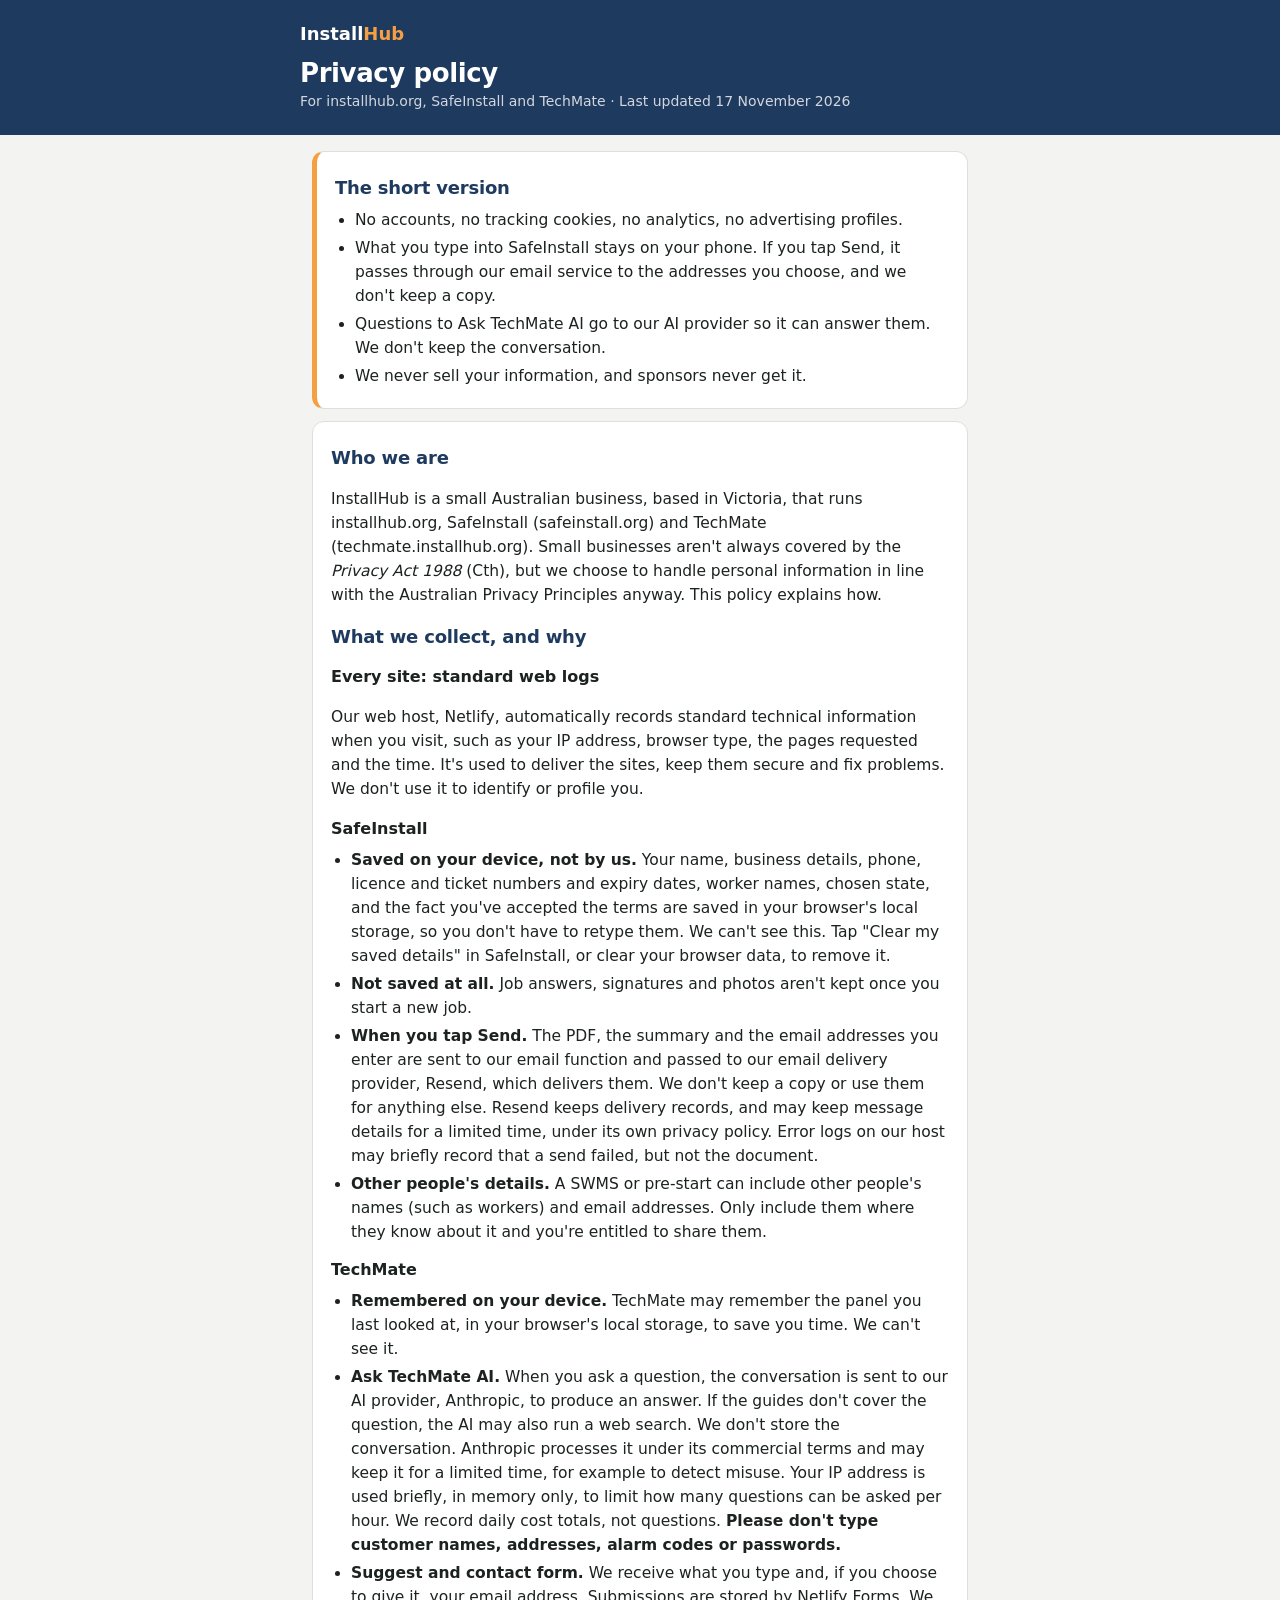
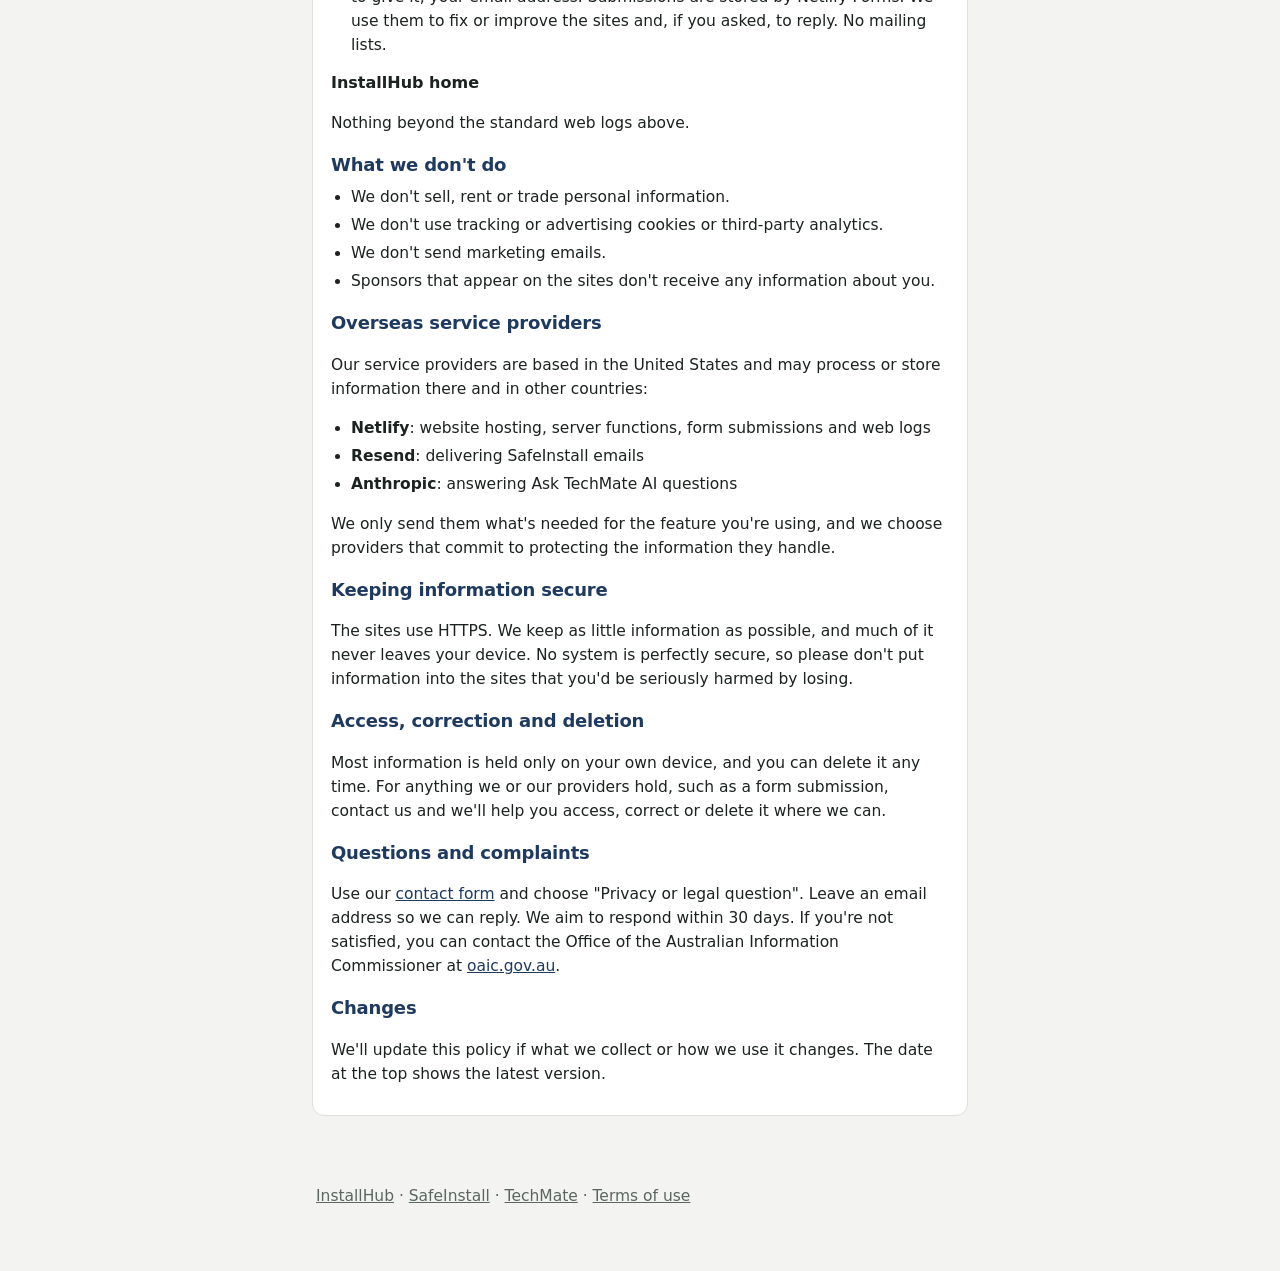
==== privacy/index.html @ 214e527a "Add InstallHub terms of use and privacy policy links; tighten SafeInstall terms Co-Authored-By: Clau" ====
<!DOCTYPE html>
<html lang="en-AU">
<head>
<meta charset="utf-8">
<meta name="viewport" content="width=device-width, initial-scale=1">
<title>Privacy policy — InstallHub, SafeInstall &amp; TechMate</title>
<meta name="description" content="How InstallHub, SafeInstall and TechMate handle your information. No accounts, no tracking, no selling data.">
<meta name="theme-color" content="#1f3a5f">
<link rel="icon" href="/icons/favicon.svg" type="image/svg+xml">
<link rel="stylesheet" href="/legal.css">
</head>
<body>
<header><div class="in">
  <a href="/">Install<span>Hub</span></a>
  <h1>Privacy policy</h1>
  <p>For installhub.org, SafeInstall and TechMate · Last updated 17 November 2026</p>
</div></header>

<main>
<div class="card key">
  <h2>The short version</h2>
  <ul>
    <li>No accounts, no tracking cookies, no analytics, no advertising profiles.</li>
    <li>What you type into SafeInstall stays on your phone. If you tap Send, it passes through our email service to the addresses you choose, and we don't keep a copy.</li>
    <li>Questions to Ask TechMate AI go to our AI provider so it can answer them. We don't keep the conversation.</li>
    <li>We never sell your information, and sponsors never get it.</li>
  </ul>
</div>

<div class="card">
<h2>Who we are</h2>
<p>InstallHub is a small Australian business, based in Victoria, that runs installhub.org, SafeInstall (safeinstall.org) and TechMate (techmate.installhub.org). Small businesses aren't always covered by the <i>Privacy Act 1988</i> (Cth), but we choose to handle personal information in line with the Australian Privacy Principles anyway. This policy explains how.</p>

<h2>What we collect, and why</h2>

<h3>Every site: standard web logs</h3>
<p>Our web host, Netlify, automatically records standard technical information when you visit, such as your IP address, browser type, the pages requested and the time. It's used to deliver the sites, keep them secure and fix problems. We don't use it to identify or profile you.</p>

<h3>SafeInstall</h3>
<ul>
  <li><b>Saved on your device, not by us.</b> Your name, business details, phone, licence and ticket numbers and expiry dates, worker names, chosen state, and the fact you've accepted the terms are saved in your browser's local storage, so you don't have to retype them. We can't see this. Tap "Clear my saved details" in SafeInstall, or clear your browser data, to remove it.</li>
  <li><b>Not saved at all.</b> Job answers, signatures and photos aren't kept once you start a new job.</li>
  <li><b>When you tap Send.</b> The PDF, the summary and the email addresses you enter are sent to our email function and passed to our email delivery provider, Resend, which delivers them. We don't keep a copy or use them for anything else. Resend keeps delivery records, and may keep message details for a limited time, under its own privacy policy. Error logs on our host may briefly record that a send failed, but not the document.</li>
  <li><b>Other people's details.</b> A SWMS or pre-start can include other people's names (such as workers) and email addresses. Only include them where they know about it and you're entitled to share them.</li>
</ul>

<h3>TechMate</h3>
<ul>
  <li><b>Remembered on your device.</b> TechMate may remember the panel you last looked at, in your browser's local storage, to save you time. We can't see it.</li>
  <li><b>Ask TechMate AI.</b> When you ask a question, the conversation is sent to our AI provider, Anthropic, to produce an answer. If the guides don't cover the question, the AI may also run a web search. We don't store the conversation. Anthropic processes it under its commercial terms and may keep it for a limited time, for example to detect misuse. Your IP address is used briefly, in memory only, to limit how many questions can be asked per hour. We record daily cost totals, not questions. <b>Please don't type customer names, addresses, alarm codes or passwords.</b></li>
  <li><b>Suggest and contact form.</b> We receive what you type and, if you choose to give it, your email address. Submissions are stored by Netlify Forms. We use them to fix or improve the sites and, if you asked, to reply. No mailing lists.</li>
</ul>

<h3>InstallHub home</h3>
<p>Nothing beyond the standard web logs above.</p>

<h2>What we don't do</h2>
<ul>
  <li>We don't sell, rent or trade personal information.</li>
  <li>We don't use tracking or advertising cookies or third-party analytics.</li>
  <li>We don't send marketing emails.</li>
  <li>Sponsors that appear on the sites don't receive any information about you.</li>
</ul>

<h2>Overseas service providers</h2>
<p>Our service providers are based in the United States and may process or store information there and in other countries:</p>
<ul>
  <li><b>Netlify</b>: website hosting, server functions, form submissions and web logs</li>
  <li><b>Resend</b>: delivering SafeInstall emails</li>
  <li><b>Anthropic</b>: answering Ask TechMate AI questions</li>
</ul>
<p>We only send them what's needed for the feature you're using, and we choose providers that commit to protecting the information they handle.</p>

<h2>Keeping information secure</h2>
<p>The sites use HTTPS. We keep as little information as possible, and much of it never leaves your device. No system is perfectly secure, so please don't put information into the sites that you'd be seriously harmed by losing.</p>

<h2>Access, correction and deletion</h2>
<p>Most information is held only on your own device, and you can delete it any time. For anything we or our providers hold, such as a form submission, contact us and we'll help you access, correct or delete it where we can.</p>

<h2>Questions and complaints</h2>
<p>Use our <a href="https://techmate.installhub.org/suggest/">contact form</a> and choose "Privacy or legal question". Leave an email address so we can reply. We aim to respond within 30 days. If you're not satisfied, you can contact the Office of the Australian Information Commissioner at <a href="https://www.oaic.gov.au">oaic.gov.au</a>.</p>

<h2>Changes</h2>
<p>We'll update this policy if what we collect or how we use it changes. The date at the top shows the latest version.</p>
</div>
</main>

<footer>
  <p><a href="/">InstallHub</a> · <a href="https://safeinstall.org">SafeInstall</a> · <a href="https://techmate.installhub.org">TechMate</a> · <a href="/terms/">Terms of use</a></p>
</footer>
</body>
</html>
---- legal.css ----
:root { --bg:#f3f4f1; --card:#fff; --ink:#1b2220; --muted:#5b6561; --line:#dce0db;
        --brand:#1f3a5f; --accent:#F59E42; --r:12px; }
* { box-sizing: border-box; }
body { margin:0; background:var(--bg); color:var(--ink);
       font:16px/1.55 system-ui,-apple-system,"Segoe UI",Roboto,sans-serif; -webkit-text-size-adjust:100%; }
header { background:var(--brand); color:#fff; padding:20px 16px 22px; }
.in { max-width:680px; margin:0 auto; }
header a { color:#fff; text-decoration:none; font-weight:700; font-size:18px; }
header a span { color:var(--accent); }
header h1 { margin:10px 0 2px; font-size:26px; letter-spacing:-.4px; line-height:1.2; }
header p { margin:0; opacity:.8; font-size:14px; }
main { max-width:680px; margin:0 auto; padding:16px 12px 40px; }
.card { background:var(--card); border:1px solid var(--line); border-radius:var(--r); padding:6px 18px 14px; margin-bottom:12px; }
.key { border-left:5px solid var(--accent); }
h2 { font-size:18px; color:var(--brand); margin:16px 0 6px; letter-spacing:-.2px; }
h3 { font-size:16px; margin:14px 0 4px; }
p, li { font-size:15.5px; }
ul { padding-left:20px; margin:6px 0; }
li { margin:4px 0; }
a { color:var(--brand); }
.toc { font-size:14.5px; }
.toc a { display:inline-block; margin:2px 10px 2px 0; }
footer { max-width:680px; margin:0 auto; padding:0 16px 48px; color:var(--muted); font-size:13px; }
footer a { color:var(--muted); }
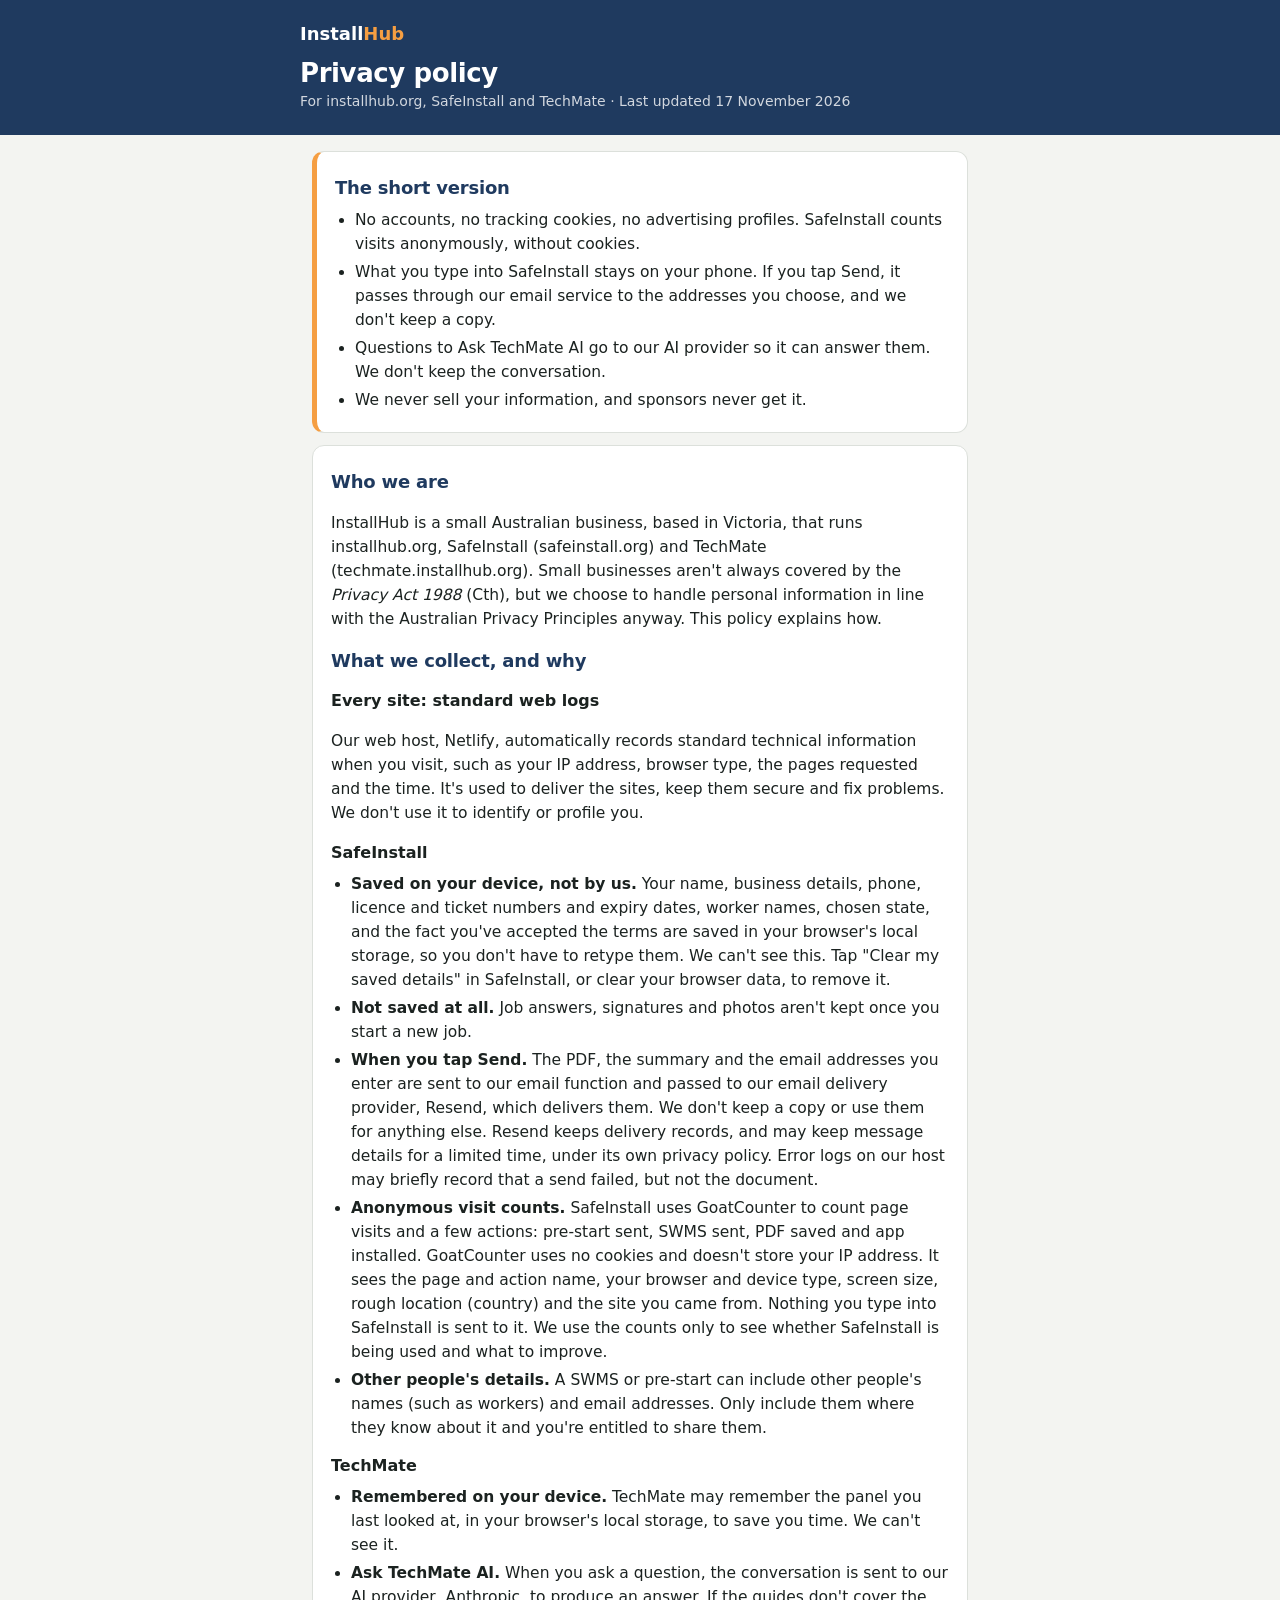
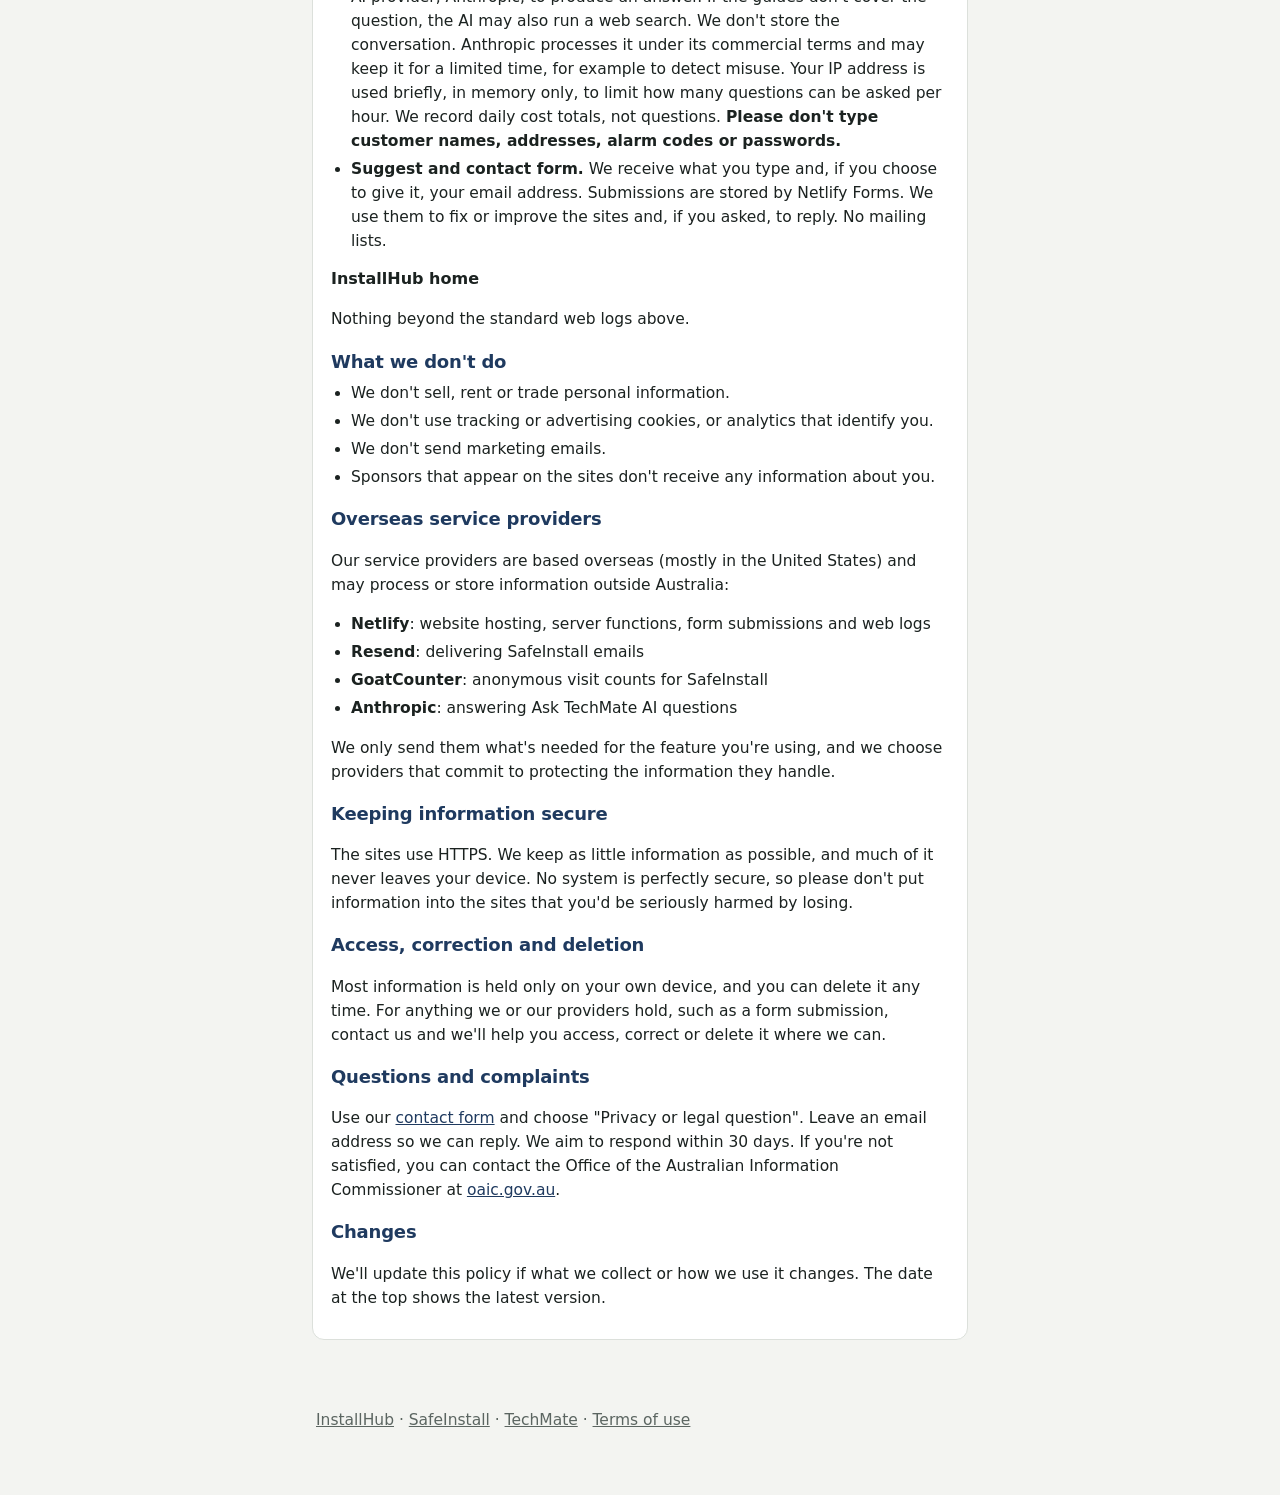
==== commit 8f9d9b5c: "Privacy policy: add SafeInstall's anonymous GoatCounter visit counts Co-Authored-By: Claude Opus 5.5" ====
--- a/privacy/index.html
+++ b/privacy/index.html
@@ -20,7 +20,7 @@
 <div class="card key">
   <h2>The short version</h2>
   <ul>
-    <li>No accounts, no tracking cookies, no analytics, no advertising profiles.</li>
+    <li>No accounts, no tracking cookies, no advertising profiles. SafeInstall counts visits anonymously, without cookies.</li>
     <li>What you type into SafeInstall stays on your phone. If you tap Send, it passes through our email service to the addresses you choose, and we don't keep a copy.</li>
     <li>Questions to Ask TechMate AI go to our AI provider so it can answer them. We don't keep the conversation.</li>
     <li>We never sell your information, and sponsors never get it.</li>
@@ -41,6 +41,7 @@
   <li><b>Saved on your device, not by us.</b> Your name, business details, phone, licence and ticket numbers and expiry dates, worker names, chosen state, and the fact you've accepted the terms are saved in your browser's local storage, so you don't have to retype them. We can't see this. Tap "Clear my saved details" in SafeInstall, or clear your browser data, to remove it.</li>
   <li><b>Not saved at all.</b> Job answers, signatures and photos aren't kept once you start a new job.</li>
   <li><b>When you tap Send.</b> The PDF, the summary and the email addresses you enter are sent to our email function and passed to our email delivery provider, Resend, which delivers them. We don't keep a copy or use them for anything else. Resend keeps delivery records, and may keep message details for a limited time, under its own privacy policy. Error logs on our host may briefly record that a send failed, but not the document.</li>
+  <li><b>Anonymous visit counts.</b> SafeInstall uses GoatCounter to count page visits and a few actions: pre-start sent, SWMS sent, PDF saved and app installed. GoatCounter uses no cookies and doesn't store your IP address. It sees the page and action name, your browser and device type, screen size, rough location (country) and the site you came from. Nothing you type into SafeInstall is sent to it. We use the counts only to see whether SafeInstall is being used and what to improve.</li>
   <li><b>Other people's details.</b> A SWMS or pre-start can include other people's names (such as workers) and email addresses. Only include them where they know about it and you're entitled to share them.</li>
 </ul>
 
@@ -57,16 +58,17 @@
 <h2>What we don't do</h2>
 <ul>
   <li>We don't sell, rent or trade personal information.</li>
-  <li>We don't use tracking or advertising cookies or third-party analytics.</li>
+  <li>We don't use tracking or advertising cookies, or analytics that identify you.</li>
   <li>We don't send marketing emails.</li>
   <li>Sponsors that appear on the sites don't receive any information about you.</li>
 </ul>
 
 <h2>Overseas service providers</h2>
-<p>Our service providers are based in the United States and may process or store information there and in other countries:</p>
+<p>Our service providers are based overseas (mostly in the United States) and may process or store information outside Australia:</p>
 <ul>
   <li><b>Netlify</b>: website hosting, server functions, form submissions and web logs</li>
   <li><b>Resend</b>: delivering SafeInstall emails</li>
+  <li><b>GoatCounter</b>: anonymous visit counts for SafeInstall</li>
   <li><b>Anthropic</b>: answering Ask TechMate AI questions</li>
 </ul>
 <p>We only send them what's needed for the feature you're using, and we choose providers that commit to protecting the information they handle.</p>
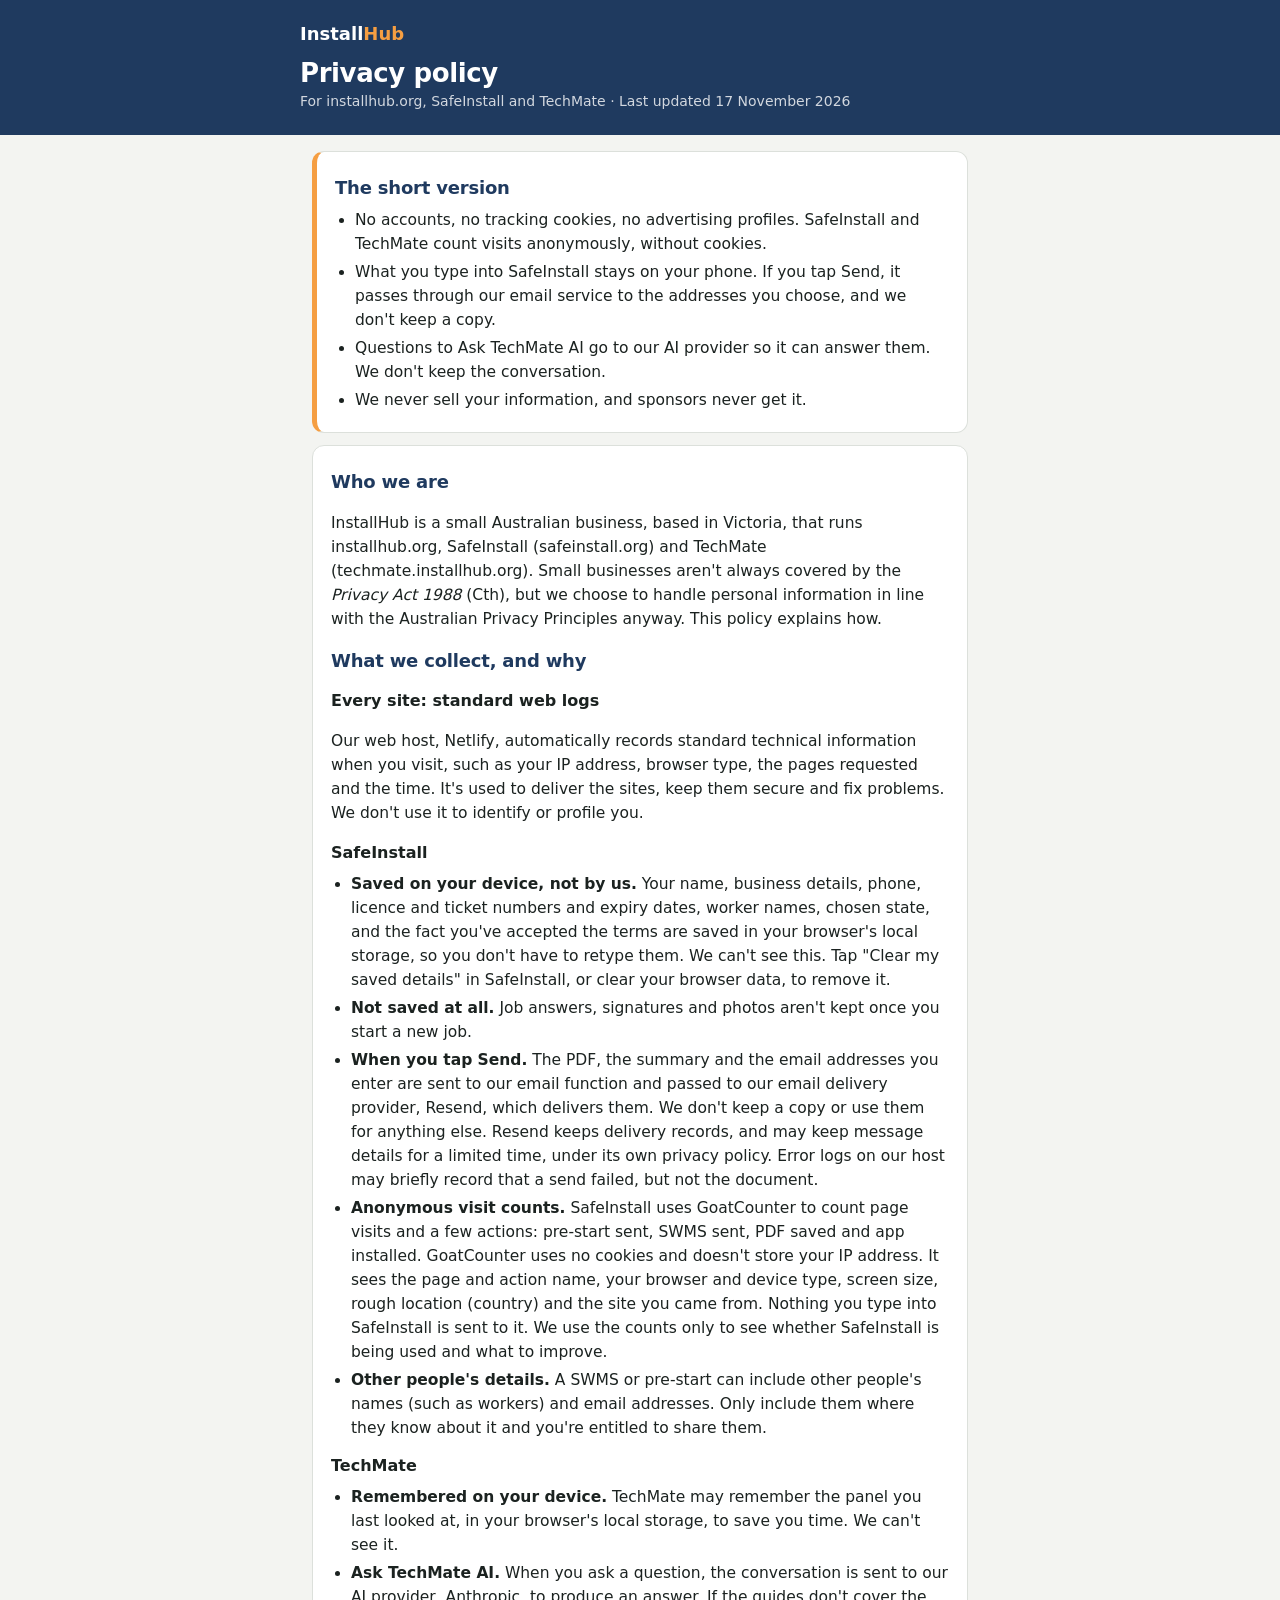
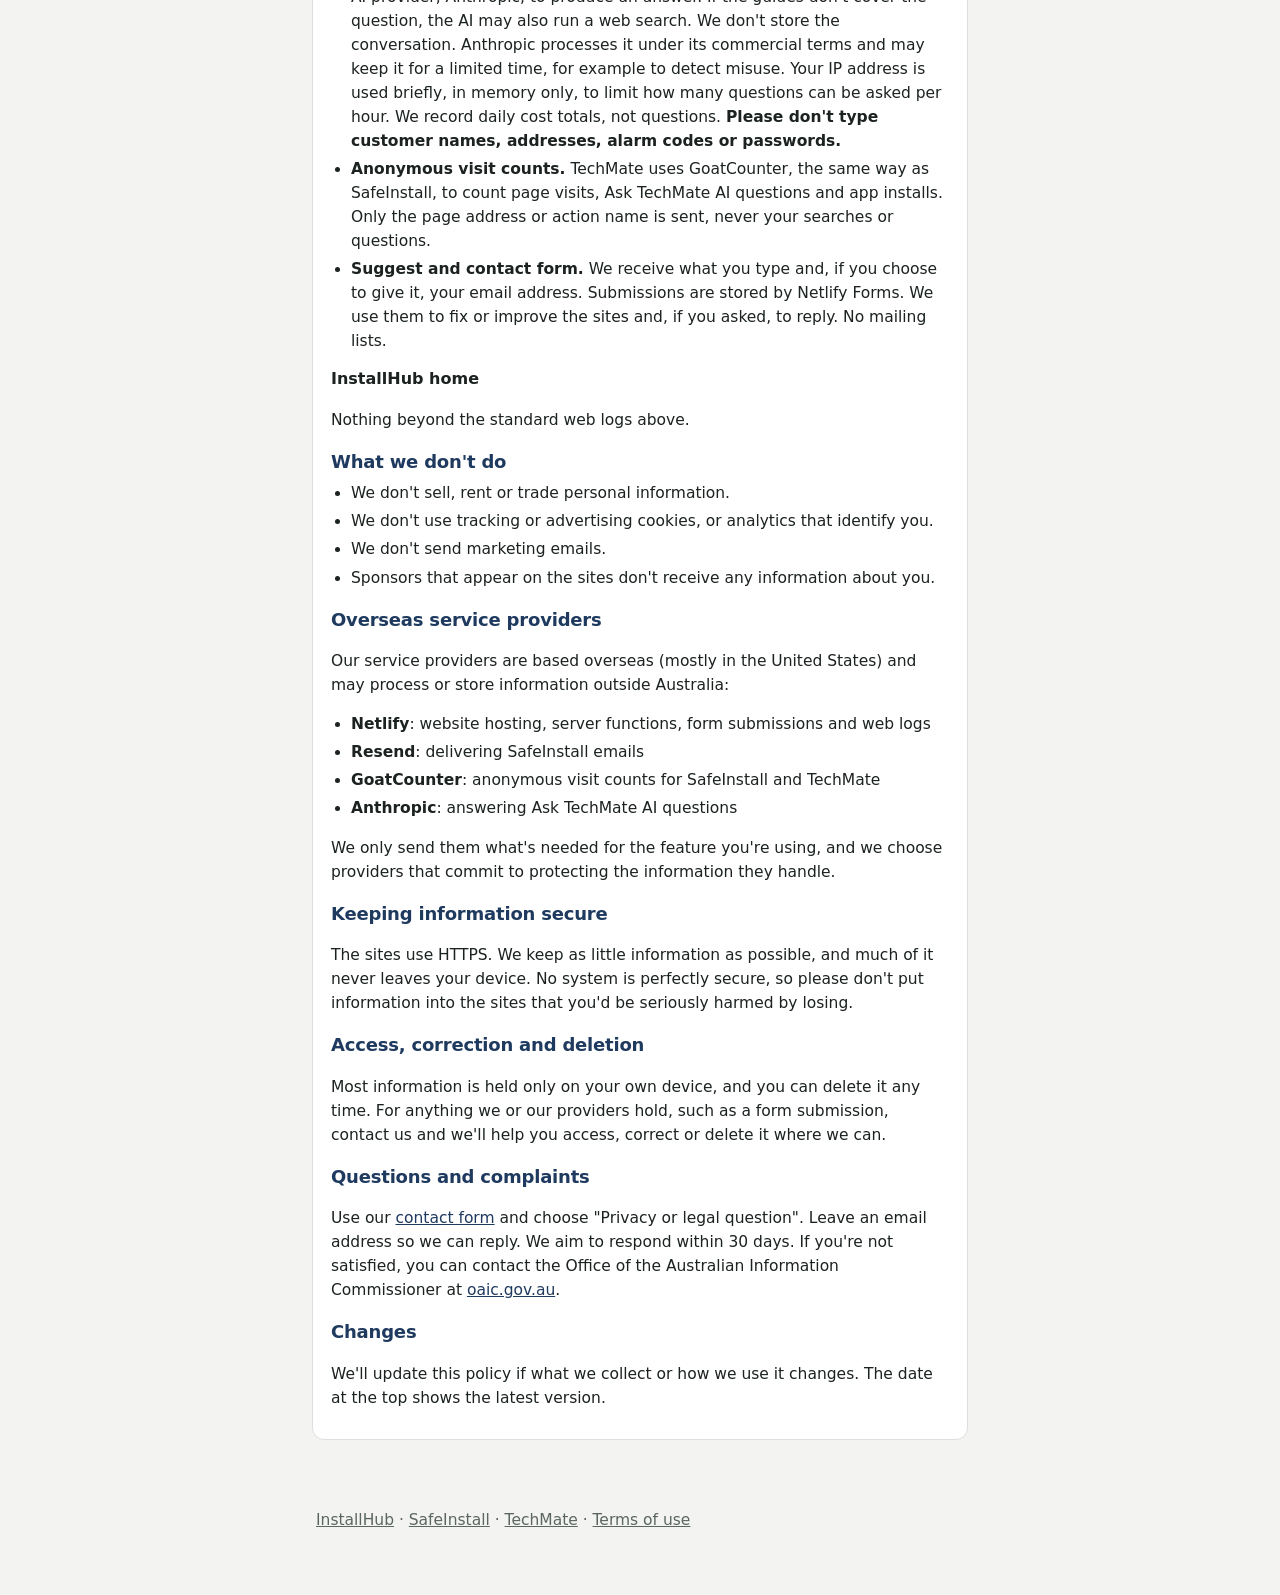
==== commit 9f6edb94: "Privacy policy: add TechMate's anonymous GoatCounter visit counts Co-Authored-By: Claude Opus 5.5 <n" ====
--- a/privacy/index.html
+++ b/privacy/index.html
@@ -20,7 +20,7 @@
 <div class="card key">
   <h2>The short version</h2>
   <ul>
-    <li>No accounts, no tracking cookies, no advertising profiles. SafeInstall counts visits anonymously, without cookies.</li>
+    <li>No accounts, no tracking cookies, no advertising profiles. SafeInstall and TechMate count visits anonymously, without cookies.</li>
     <li>What you type into SafeInstall stays on your phone. If you tap Send, it passes through our email service to the addresses you choose, and we don't keep a copy.</li>
     <li>Questions to Ask TechMate AI go to our AI provider so it can answer them. We don't keep the conversation.</li>
     <li>We never sell your information, and sponsors never get it.</li>
@@ -49,6 +49,7 @@
 <ul>
   <li><b>Remembered on your device.</b> TechMate may remember the panel you last looked at, in your browser's local storage, to save you time. We can't see it.</li>
   <li><b>Ask TechMate AI.</b> When you ask a question, the conversation is sent to our AI provider, Anthropic, to produce an answer. If the guides don't cover the question, the AI may also run a web search. We don't store the conversation. Anthropic processes it under its commercial terms and may keep it for a limited time, for example to detect misuse. Your IP address is used briefly, in memory only, to limit how many questions can be asked per hour. We record daily cost totals, not questions. <b>Please don't type customer names, addresses, alarm codes or passwords.</b></li>
+  <li><b>Anonymous visit counts.</b> TechMate uses GoatCounter, the same way as SafeInstall, to count page visits, Ask TechMate AI questions and app installs. Only the page address or action name is sent, never your searches or questions.</li>
   <li><b>Suggest and contact form.</b> We receive what you type and, if you choose to give it, your email address. Submissions are stored by Netlify Forms. We use them to fix or improve the sites and, if you asked, to reply. No mailing lists.</li>
 </ul>
 
@@ -68,7 +69,7 @@
 <ul>
   <li><b>Netlify</b>: website hosting, server functions, form submissions and web logs</li>
   <li><b>Resend</b>: delivering SafeInstall emails</li>
-  <li><b>GoatCounter</b>: anonymous visit counts for SafeInstall</li>
+  <li><b>GoatCounter</b>: anonymous visit counts for SafeInstall and TechMate</li>
   <li><b>Anthropic</b>: answering Ask TechMate AI questions</li>
 </ul>
 <p>We only send them what's needed for the feature you're using, and we choose providers that commit to protecting the information they handle.</p>
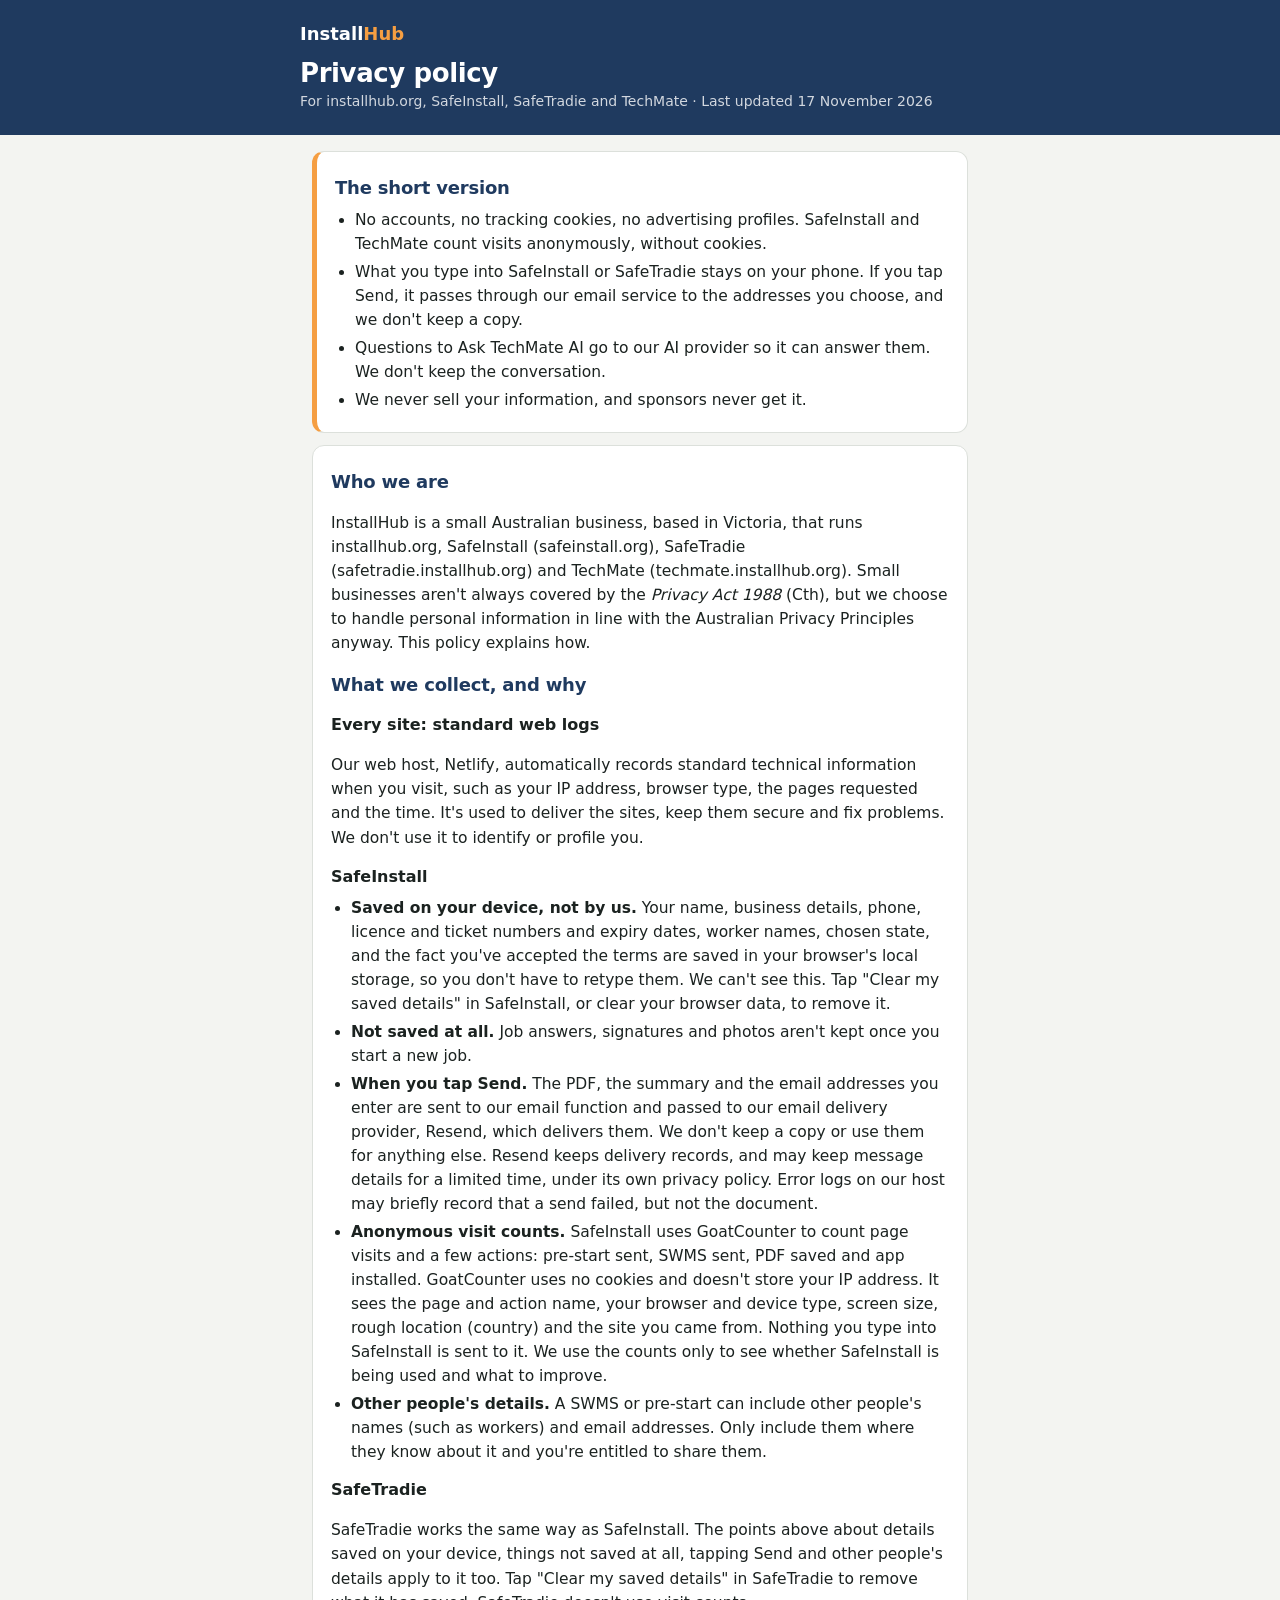
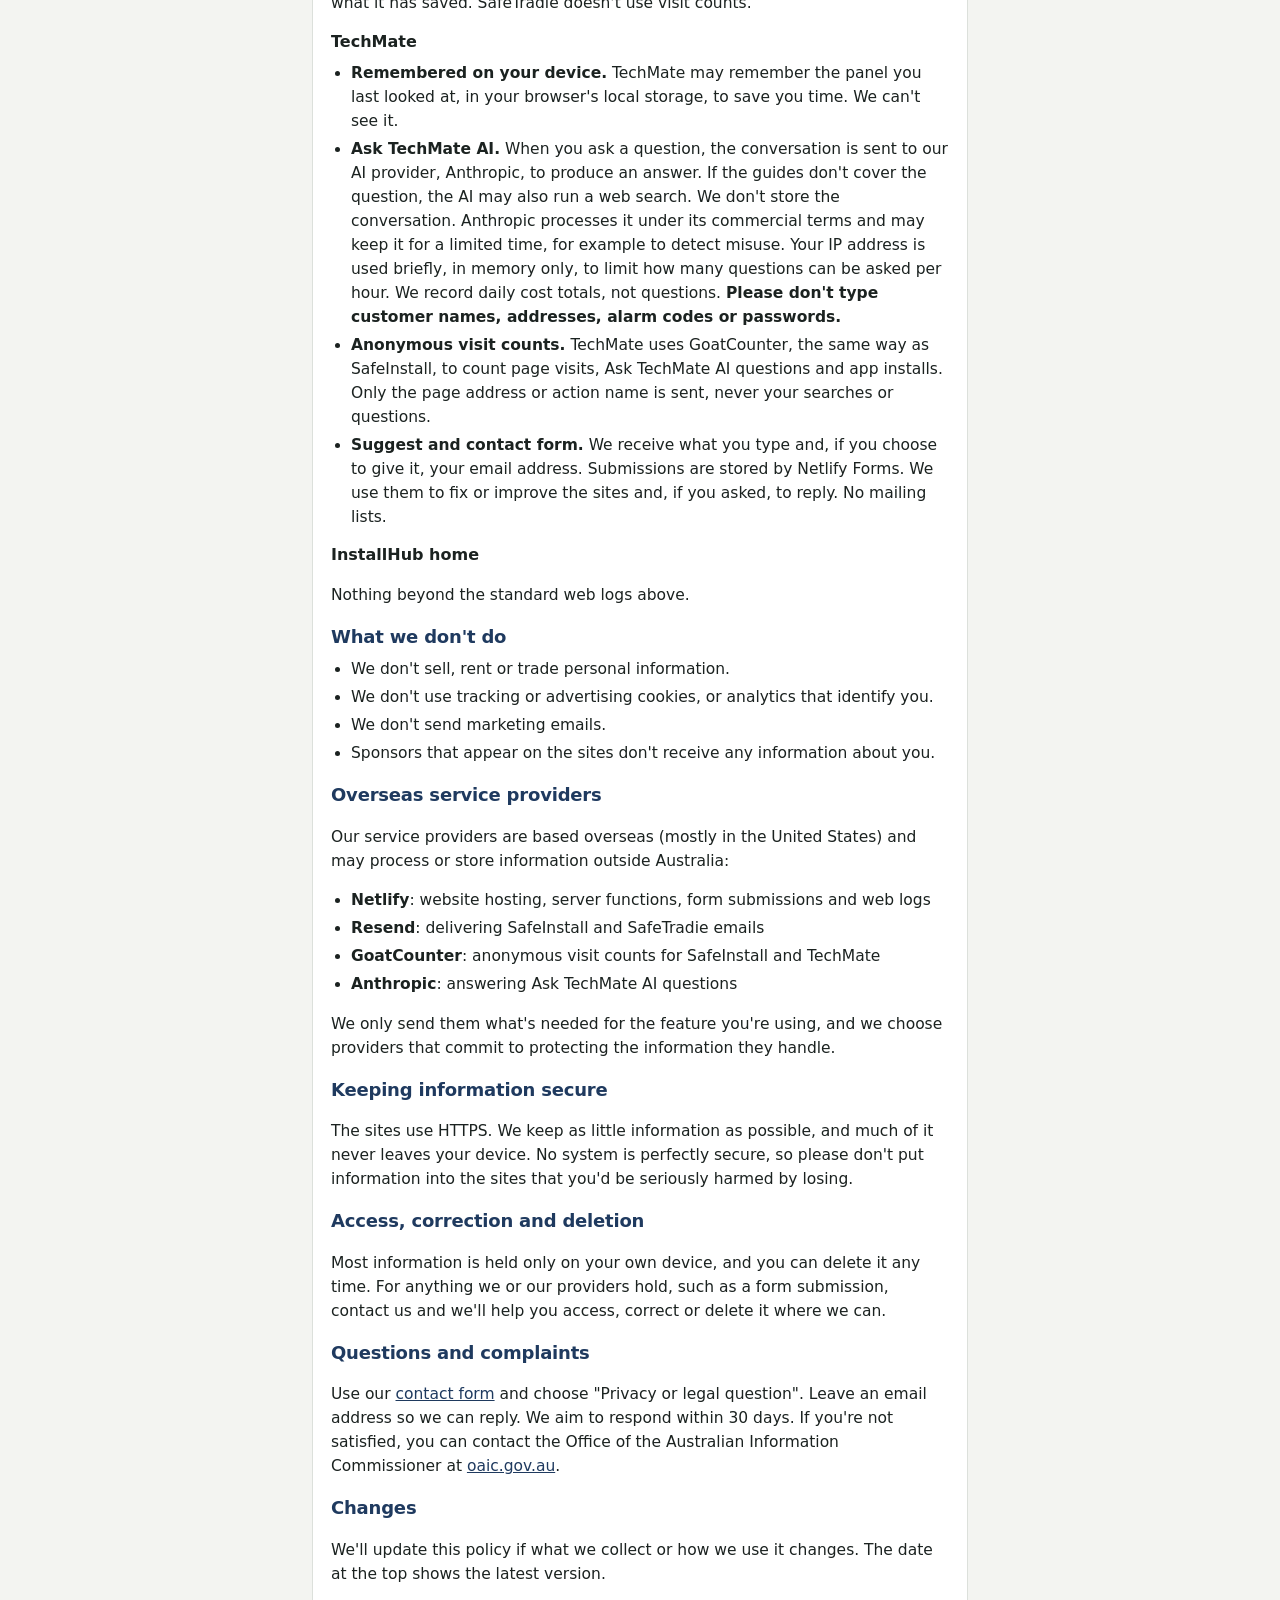
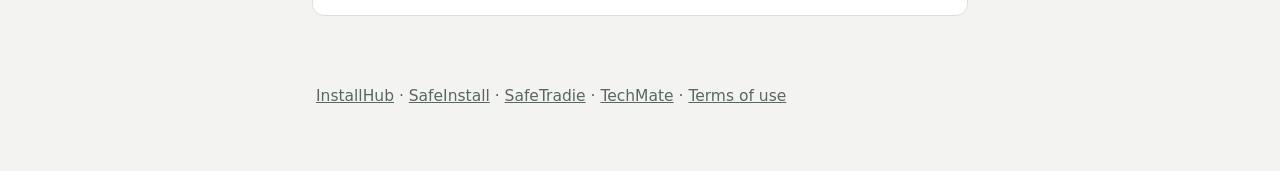
==== commit 8997afce: "Add SafeTradie to InstallHub: home page card, short link, terms, privacy, deploy queue Co-Authored-B" ====
--- a/privacy/index.html
+++ b/privacy/index.html
@@ -3,8 +3,8 @@
 <head>
 <meta charset="utf-8">
 <meta name="viewport" content="width=device-width, initial-scale=1">
-<title>Privacy policy — InstallHub, SafeInstall &amp; TechMate</title>
-<meta name="description" content="How InstallHub, SafeInstall and TechMate handle your information. No accounts, no tracking, no selling data.">
+<title>Privacy policy — InstallHub, SafeInstall, SafeTradie &amp; TechMate</title>
+<meta name="description" content="How InstallHub, SafeInstall, SafeTradie and TechMate handle your information. No accounts, no tracking, no selling data.">
 <meta name="theme-color" content="#1f3a5f">
 <link rel="icon" href="/icons/favicon.svg" type="image/svg+xml">
 <link rel="stylesheet" href="/legal.css">
@@ -13,7 +13,7 @@
 <header><div class="in">
   <a href="/">Install<span>Hub</span></a>
   <h1>Privacy policy</h1>
-  <p>For installhub.org, SafeInstall and TechMate · Last updated 17 November 2026</p>
+  <p>For installhub.org, SafeInstall, SafeTradie and TechMate · Last updated 17 November 2026</p>
 </div></header>
 
 <main>
@@ -21,7 +21,7 @@
   <h2>The short version</h2>
   <ul>
     <li>No accounts, no tracking cookies, no advertising profiles. SafeInstall and TechMate count visits anonymously, without cookies.</li>
-    <li>What you type into SafeInstall stays on your phone. If you tap Send, it passes through our email service to the addresses you choose, and we don't keep a copy.</li>
+    <li>What you type into SafeInstall or SafeTradie stays on your phone. If you tap Send, it passes through our email service to the addresses you choose, and we don't keep a copy.</li>
     <li>Questions to Ask TechMate AI go to our AI provider so it can answer them. We don't keep the conversation.</li>
     <li>We never sell your information, and sponsors never get it.</li>
   </ul>
@@ -29,7 +29,7 @@
 
 <div class="card">
 <h2>Who we are</h2>
-<p>InstallHub is a small Australian business, based in Victoria, that runs installhub.org, SafeInstall (safeinstall.org) and TechMate (techmate.installhub.org). Small businesses aren't always covered by the <i>Privacy Act 1988</i> (Cth), but we choose to handle personal information in line with the Australian Privacy Principles anyway. This policy explains how.</p>
+<p>InstallHub is a small Australian business, based in Victoria, that runs installhub.org, SafeInstall (safeinstall.org), SafeTradie (safetradie.installhub.org) and TechMate (techmate.installhub.org). Small businesses aren't always covered by the <i>Privacy Act 1988</i> (Cth), but we choose to handle personal information in line with the Australian Privacy Principles anyway. This policy explains how.</p>
 
 <h2>What we collect, and why</h2>
 
@@ -44,6 +44,9 @@
   <li><b>Anonymous visit counts.</b> SafeInstall uses GoatCounter to count page visits and a few actions: pre-start sent, SWMS sent, PDF saved and app installed. GoatCounter uses no cookies and doesn't store your IP address. It sees the page and action name, your browser and device type, screen size, rough location (country) and the site you came from. Nothing you type into SafeInstall is sent to it. We use the counts only to see whether SafeInstall is being used and what to improve.</li>
   <li><b>Other people's details.</b> A SWMS or pre-start can include other people's names (such as workers) and email addresses. Only include them where they know about it and you're entitled to share them.</li>
 </ul>
+
+<h3>SafeTradie</h3>
+<p>SafeTradie works the same way as SafeInstall. The points above about details saved on your device, things not saved at all, tapping Send and other people's details apply to it too. Tap "Clear my saved details" in SafeTradie to remove what it has saved. SafeTradie doesn't use visit counts.</p>
 
 <h3>TechMate</h3>
 <ul>
@@ -68,7 +71,7 @@
 <p>Our service providers are based overseas (mostly in the United States) and may process or store information outside Australia:</p>
 <ul>
   <li><b>Netlify</b>: website hosting, server functions, form submissions and web logs</li>
-  <li><b>Resend</b>: delivering SafeInstall emails</li>
+  <li><b>Resend</b>: delivering SafeInstall and SafeTradie emails</li>
   <li><b>GoatCounter</b>: anonymous visit counts for SafeInstall and TechMate</li>
   <li><b>Anthropic</b>: answering Ask TechMate AI questions</li>
 </ul>
@@ -89,7 +92,7 @@
 </main>
 
 <footer>
-  <p><a href="/">InstallHub</a> · <a href="https://safeinstall.org">SafeInstall</a> · <a href="https://techmate.installhub.org">TechMate</a> · <a href="/terms/">Terms of use</a></p>
+  <p><a href="/">InstallHub</a> · <a href="https://safeinstall.org">SafeInstall</a> · <a href="https://safetradie.installhub.org">SafeTradie</a> · <a href="https://techmate.installhub.org">TechMate</a> · <a href="/terms/">Terms of use</a></p>
 </footer>
 </body>
 </html>
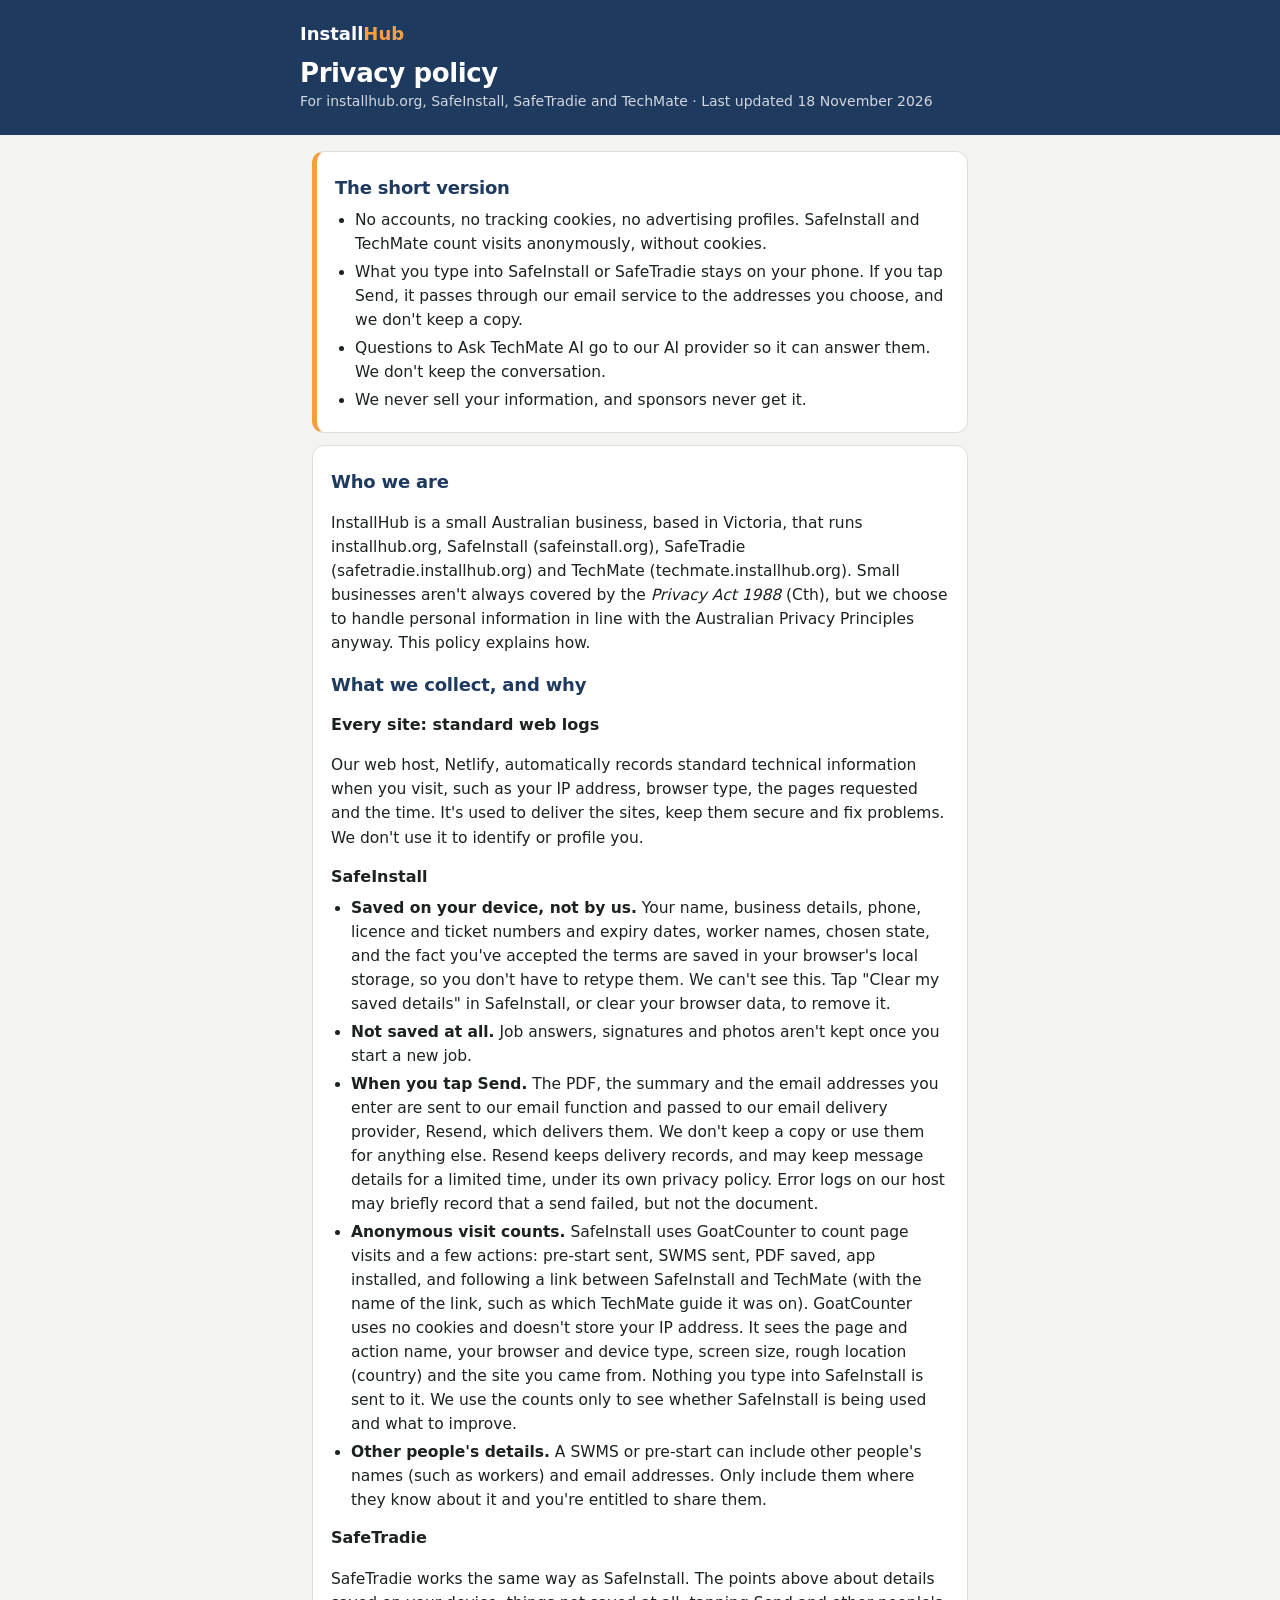
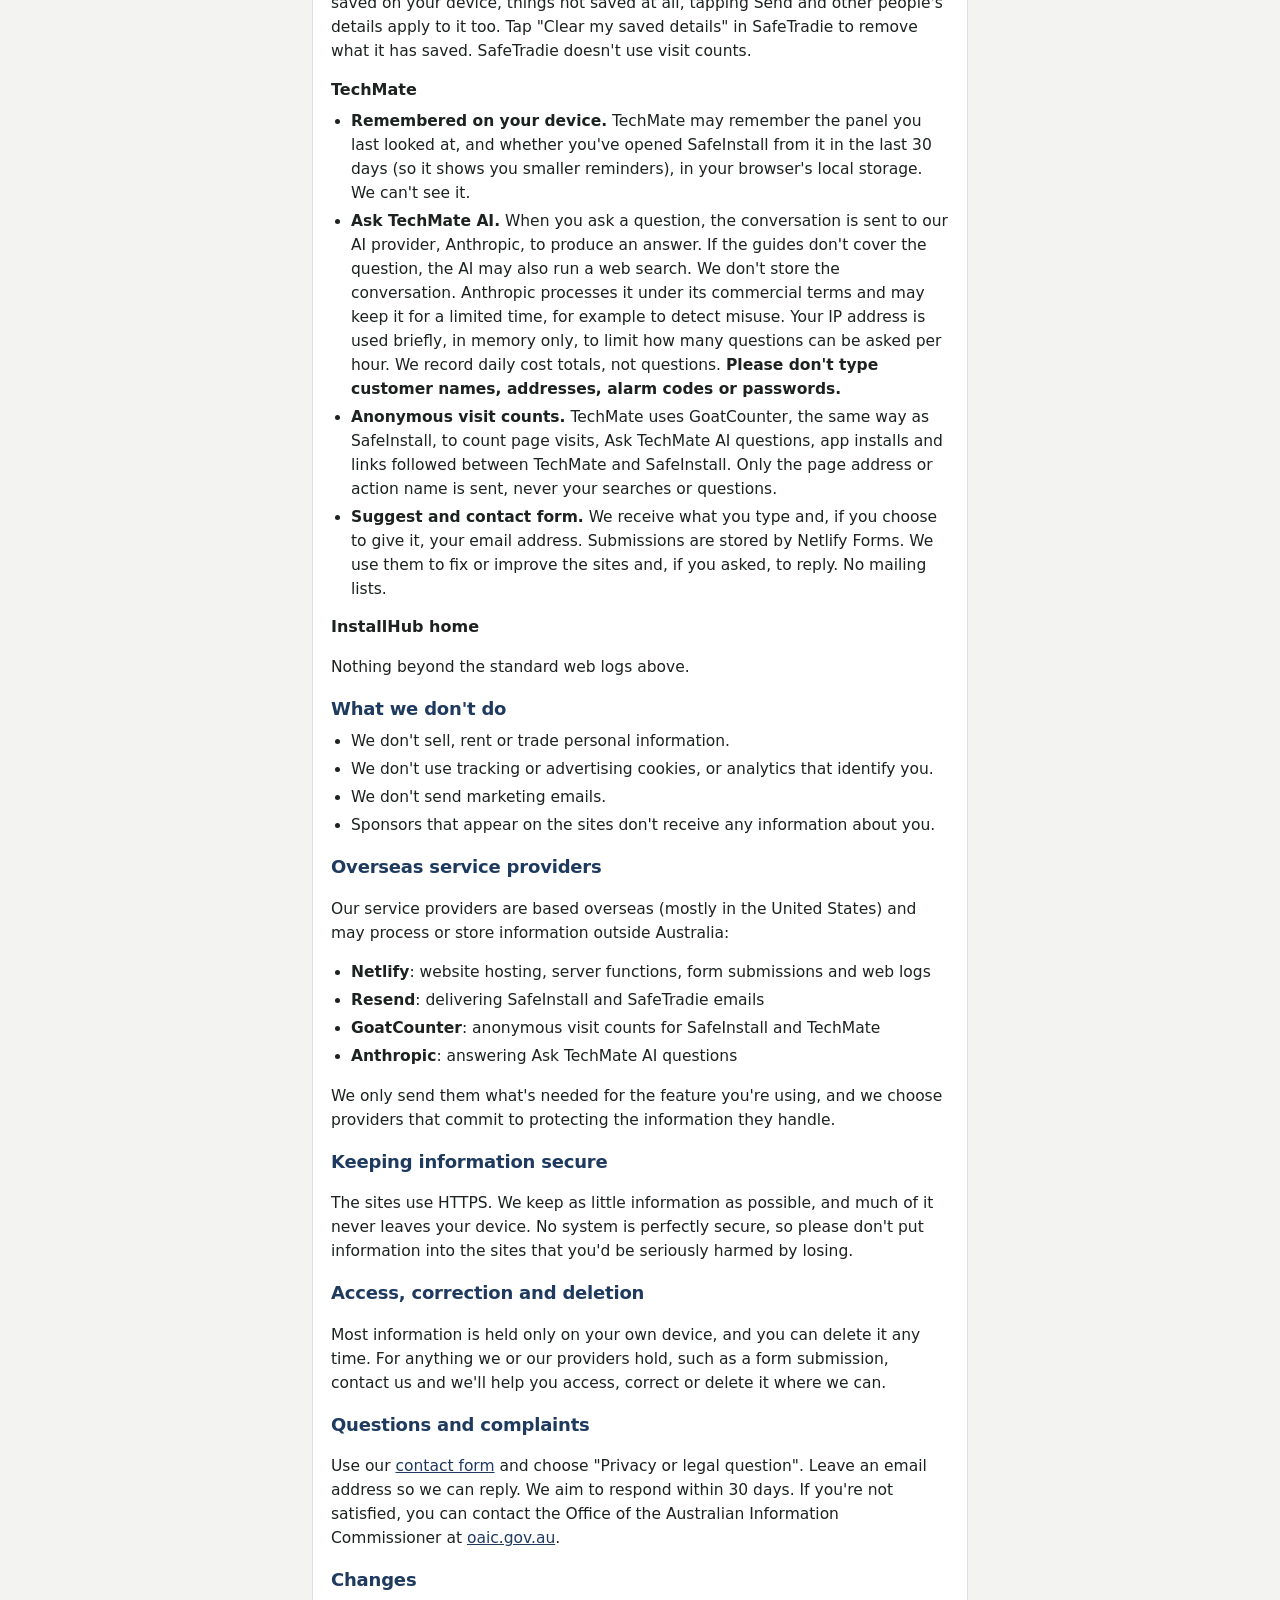
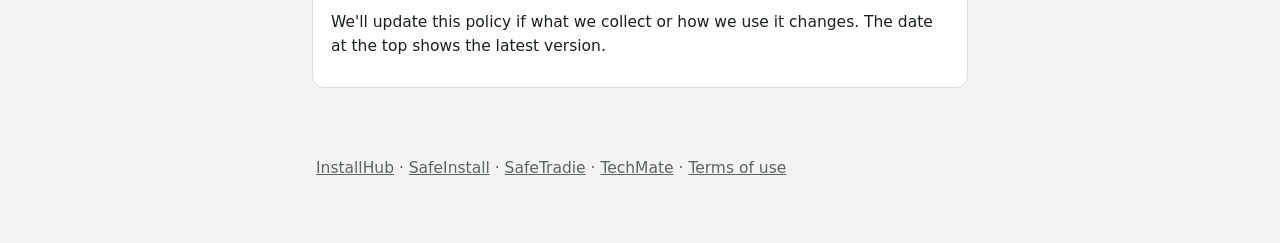
==== commit 0b7f3452: "Privacy: count links followed between SafeInstall and TechMate Co-Authored-By: Claude Opus 5.5 <nore" ====
--- a/privacy/index.html
+++ b/privacy/index.html
@@ -13,7 +13,7 @@
 <header><div class="in">
   <a href="/">Install<span>Hub</span></a>
   <h1>Privacy policy</h1>
-  <p>For installhub.org, SafeInstall, SafeTradie and TechMate · Last updated 17 November 2026</p>
+  <p>For installhub.org, SafeInstall, SafeTradie and TechMate · Last updated 18 November 2026</p>
 </div></header>
 
 <main>
@@ -41,7 +41,7 @@
   <li><b>Saved on your device, not by us.</b> Your name, business details, phone, licence and ticket numbers and expiry dates, worker names, chosen state, and the fact you've accepted the terms are saved in your browser's local storage, so you don't have to retype them. We can't see this. Tap "Clear my saved details" in SafeInstall, or clear your browser data, to remove it.</li>
   <li><b>Not saved at all.</b> Job answers, signatures and photos aren't kept once you start a new job.</li>
   <li><b>When you tap Send.</b> The PDF, the summary and the email addresses you enter are sent to our email function and passed to our email delivery provider, Resend, which delivers them. We don't keep a copy or use them for anything else. Resend keeps delivery records, and may keep message details for a limited time, under its own privacy policy. Error logs on our host may briefly record that a send failed, but not the document.</li>
-  <li><b>Anonymous visit counts.</b> SafeInstall uses GoatCounter to count page visits and a few actions: pre-start sent, SWMS sent, PDF saved and app installed. GoatCounter uses no cookies and doesn't store your IP address. It sees the page and action name, your browser and device type, screen size, rough location (country) and the site you came from. Nothing you type into SafeInstall is sent to it. We use the counts only to see whether SafeInstall is being used and what to improve.</li>
+  <li><b>Anonymous visit counts.</b> SafeInstall uses GoatCounter to count page visits and a few actions: pre-start sent, SWMS sent, PDF saved, app installed, and following a link between SafeInstall and TechMate (with the name of the link, such as which TechMate guide it was on). GoatCounter uses no cookies and doesn't store your IP address. It sees the page and action name, your browser and device type, screen size, rough location (country) and the site you came from. Nothing you type into SafeInstall is sent to it. We use the counts only to see whether SafeInstall is being used and what to improve.</li>
   <li><b>Other people's details.</b> A SWMS or pre-start can include other people's names (such as workers) and email addresses. Only include them where they know about it and you're entitled to share them.</li>
 </ul>
 
@@ -50,9 +50,9 @@
 
 <h3>TechMate</h3>
 <ul>
-  <li><b>Remembered on your device.</b> TechMate may remember the panel you last looked at, in your browser's local storage, to save you time. We can't see it.</li>
+  <li><b>Remembered on your device.</b> TechMate may remember the panel you last looked at, and whether you've opened SafeInstall from it in the last 30 days (so it shows you smaller reminders), in your browser's local storage. We can't see it.</li>
   <li><b>Ask TechMate AI.</b> When you ask a question, the conversation is sent to our AI provider, Anthropic, to produce an answer. If the guides don't cover the question, the AI may also run a web search. We don't store the conversation. Anthropic processes it under its commercial terms and may keep it for a limited time, for example to detect misuse. Your IP address is used briefly, in memory only, to limit how many questions can be asked per hour. We record daily cost totals, not questions. <b>Please don't type customer names, addresses, alarm codes or passwords.</b></li>
-  <li><b>Anonymous visit counts.</b> TechMate uses GoatCounter, the same way as SafeInstall, to count page visits, Ask TechMate AI questions and app installs. Only the page address or action name is sent, never your searches or questions.</li>
+  <li><b>Anonymous visit counts.</b> TechMate uses GoatCounter, the same way as SafeInstall, to count page visits, Ask TechMate AI questions, app installs and links followed between TechMate and SafeInstall. Only the page address or action name is sent, never your searches or questions.</li>
   <li><b>Suggest and contact form.</b> We receive what you type and, if you choose to give it, your email address. Submissions are stored by Netlify Forms. We use them to fix or improve the sites and, if you asked, to reply. No mailing lists.</li>
 </ul>
 
